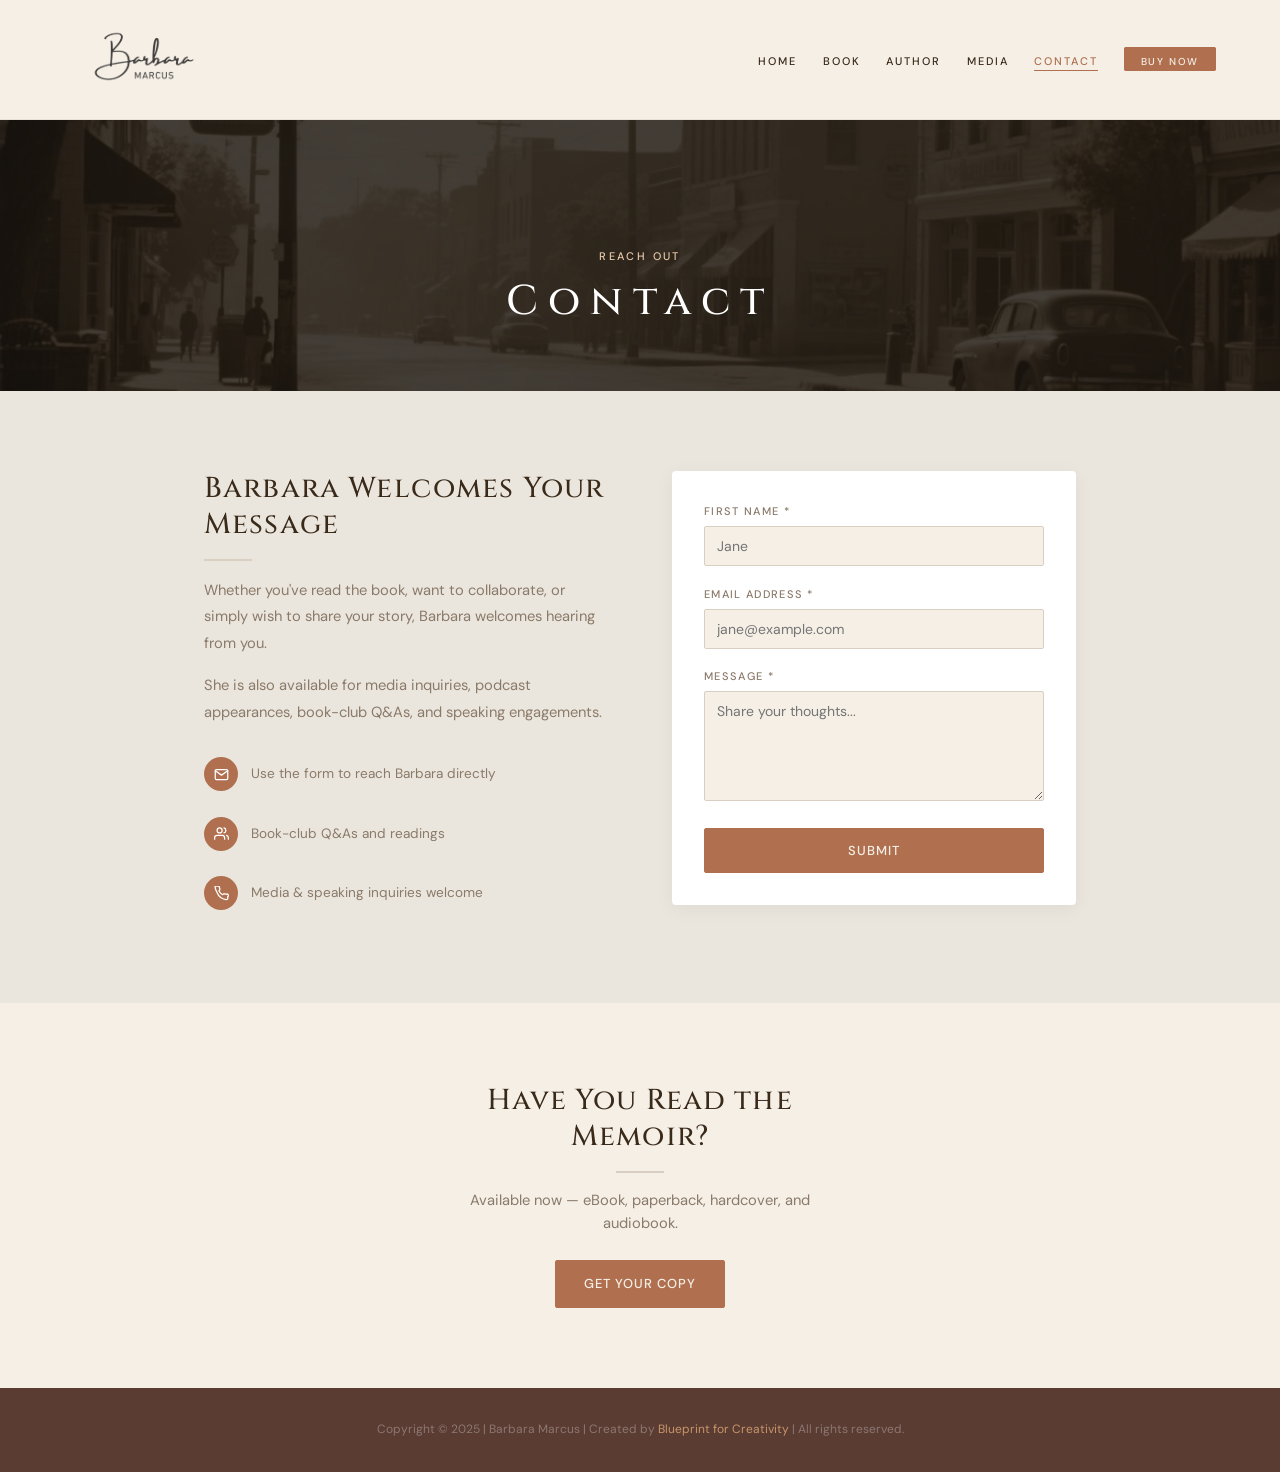
==== contact.html @ 0b438ce6 "Initial commit: Barbara Marcus static site rebuild Clean static HTML/CSS site for barbaramarcus.com." ====
<!DOCTYPE html>
<html lang="en">
<head>
  <meta charset="UTF-8" />
  <meta name="viewport" content="width=device-width, initial-scale=1.0" />
  <title>Contact | Barbara Marcus</title>
  <meta name="description" content="Get in touch with Barbara Marcus — author of Born on Valentine's Day." />
  <link rel="stylesheet" href="css/style.css" />
</head>
<body>

  <nav class="site-nav scrolled" id="site-nav">
    <a href="index.html" class="nav-logo"><img src="assets/images/logo.png" alt="Barbara Marcus" /></a>
    <button class="nav-toggle" aria-label="Toggle menu" onclick="this.parentElement.querySelector('.nav-links').classList.toggle('open')">
      <span></span><span></span><span></span>
    </button>
    <ul class="nav-links">
      <li><a href="index.html">Home</a></li>
      <li><a href="book.html">Book</a></li>
      <li><a href="author.html">Author</a></li>
      <li><a href="media.html">Media</a></li>
      <li><a href="contact.html" class="active">Contact</a></li>
      <li><a href="buy.html" class="nav-cta primary-cta">Buy Now</a></li>
    </ul>
  </nav>

  <main class="offset-nav">

    <section class="page-hero">
      <video class="page-hero-video" autoplay muted loop playsinline poster="assets/images/video-poster.jpg" aria-hidden="true">
        <source src="assets/video/hero-bg.mp4" type="video/mp4" />
      </video>
      <div class="page-hero-overlay" aria-hidden="true"></div>
      <div class="page-hero-inner">
        <p class="eyebrow">Reach Out</p>
        <h1>Contact</h1>
      </div>
    </section>

    <section style="background: var(--cream-warm);">
      <div class="contact-page">

        <div class="contact-intro fly-in-left">
          <h2>Barbara Welcomes Your Message</h2>
          <div class="rule"></div>
          <p>
            Whether you've read the book, want to collaborate, or simply wish to share your story,
            Barbara welcomes hearing from you.
          </p>
          <p>
            She is also available for media inquiries, podcast appearances, book-club Q&amp;As,
            and speaking engagements.
          </p>
          <div style="margin-top: 2rem; display: grid; gap: 0.8rem;">
            <div class="contact-info-item">
              <div class="contact-icon">
                <svg width="15" height="15" viewBox="0 0 24 24" fill="none" stroke="#fff" stroke-width="2" stroke-linecap="round" stroke-linejoin="round"><path d="M4 4h16c1.1 0 2 .9 2 2v12c0 1.1-.9 2-2 2H4c-1.1 0-2-.9-2-2V6c0-1.1.9-2 2-2z"/><polyline points="22,6 12,13 2,6"/></svg>
              </div>
              <span>Use the form to reach Barbara directly</span>
            </div>
            <div class="contact-info-item">
              <div class="contact-icon">
                <svg width="15" height="15" viewBox="0 0 24 24" fill="none" stroke="#fff" stroke-width="2" stroke-linecap="round" stroke-linejoin="round"><path d="M17 21v-2a4 4 0 0 0-4-4H5a4 4 0 0 0-4 4v2"/><circle cx="9" cy="7" r="4"/><path d="M23 21v-2a4 4 0 0 0-3-3.87"/><path d="M16 3.13a4 4 0 0 1 0 7.75"/></svg>
              </div>
              <span>Book-club Q&amp;As and readings</span>
            </div>
            <div class="contact-info-item">
              <div class="contact-icon">
                <svg width="15" height="15" viewBox="0 0 24 24" fill="none" stroke="#fff" stroke-width="2" stroke-linecap="round" stroke-linejoin="round"><path d="M22 16.92v3a2 2 0 0 1-2.18 2 19.79 19.79 0 0 1-8.63-3.07A19.5 19.5 0 0 1 4.69 10 19.79 19.79 0 0 1 1.61 1.4 2 2 0 0 1 3.6 0h3a2 2 0 0 1 2 1.72c.127.96.361 1.903.7 2.81a2 2 0 0 1-.45 2.11L7.91 7.91a16 16 0 0 0 6 6l.91-.91a2 2 0 0 1 2.11-.45c.907.339 1.85.573 2.81.7A2 2 0 0 1 22 16.92z"/></svg>
              </div>
              <span>Media &amp; speaking inquiries welcome</span>
            </div>
          </div>
        </div>

        <div class="fly-in-right">
          <!--
            FORM BACKEND: Replace action below with your Formspree endpoint:
            https://formspree.io/f/YOUR_FORM_ID
            Sign up free at formspree.io (50 submissions/month on free tier).
            Until then, the form uses a mailto: fallback.
          -->
          <form class="contact-form" action="https://formspree.io/f/REPLACE_ME" method="POST" id="contact-form">
            <div class="form-group">
              <label for="first-name">First Name *</label>
              <input type="text" id="first-name" name="first_name" placeholder="Jane" required />
            </div>
            <div class="form-group">
              <label for="email">Email Address *</label>
              <input type="email" id="email" name="email" placeholder="jane@example.com" required />
            </div>
            <div class="form-group">
              <label for="message">Message *</label>
              <textarea id="message" name="message" placeholder="Share your thoughts..." required></textarea>
            </div>
            <button type="submit" class="btn btn-primary form-submit">Submit</button>
          </form>
          <div id="form-success" style="display:none; padding: 1.5rem; background: #f0f7f0; border: 1px solid #b2d4b2; border-radius: 4px; text-align:center; margin-top:1rem;">
            <p style="font-size: 0.92rem; color: #2a5a2a;">Thank you — Barbara will be in touch soon.</p>
          </div>
        </div>

      </div>
    </section>

    <section class="section" style="text-align:center; background: var(--cream);">
      <h2 style="font-size: clamp(1.3rem, 2.5vw, 1.8rem); max-width: 400px; margin: 0 auto 0.6rem;">Have You Read the Memoir?</h2>
      <div class="rule rule-center"></div>
      <p style="color: var(--ink-muted); max-width: 400px; margin: 0.8rem auto 1.5rem; font-size: 0.92rem;">
        Available now — eBook, paperback, hardcover, and audiobook.
      </p>
      <a href="buy.html" class="btn btn-primary">Get Your Copy</a>
    </section>

  </main>

  <footer class="site-footer">
    <p class="footer-copy">Copyright &copy; 2025 | Barbara Marcus | Created by <a href="https://atmarcus.net/#consulting" target="_blank" rel="noopener">Blueprint for Creativity</a> | All rights reserved.</p>
  </footer>

<script src="js/main.js"></script>
<script>
  var form = document.getElementById('contact-form');
  var success = document.getElementById('form-success');
  if (form) {
    form.addEventListener('submit', function(e) {
      var action = form.getAttribute('action');
      if (!action || action.indexOf('REPLACE_ME') !== -1) {
        // Formspree not configured — fall back to mailto
        e.preventDefault();
        var name = form.querySelector('[name="first_name"]').value;
        var email = form.querySelector('[name="email"]').value;
        var msg = form.querySelector('[name="message"]').value;
        var subject = encodeURIComponent('Message from ' + name + ' via barbaramarcus.com');
        var body = encodeURIComponent('From: ' + name + ' (' + email + ')\n\n' + msg);
        window.location.href = 'mailto:contact@barbaramarcus.com?subject=' + subject + '&body=' + body;
        return;
      }
      // Formspree configured — AJAX submit
      e.preventDefault();
      var data = new FormData(form);
      fetch(action, { method: 'POST', body: data, headers: { Accept: 'application/json' } })
        .then(function(res) {
          if (res.ok) {
            form.style.display = 'none';
            success.style.display = 'block';
          }
        })
        .catch(function() { form.submit(); });
    });
  }
</script>
</body>
</html>
---- css/style.css ----
/* ============================================================
   Barbara Marcus — Born on Valentine's Day
   Redesigned static site
   ============================================================ */

/* ---------- Fonts ---------- */
@import url('https://fonts.googleapis.com/css2?family=Cinzel:wght@400;500;600;700&family=EB+Garamond:ital,wght@0,400;0,500;1,400&family=DM+Sans:wght@300;400;500&display=swap');

/* ---------- Reset ---------- */
*, *::before, *::after { box-sizing: border-box; margin: 0; padding: 0; }

:root {
  --cream:     #f5efe6;
  --cream-warm:#ebe6dd;
  --warm:      #f2e3d5;
  --warm-lt:   #f2eae7;
  --terra:     #b07050;
  --terra-dk:  #8a5538;
  --terra-lt:  #c8956a;
  --brown-dk:  #5a3c33;
  --ink:       #3a2a1a;
  --ink-lt:    #5a4a3a;
  --ink-muted: #8a7a6a;
  --rule:      #d8cfc2;
  --gold:      #e8c8a8;
  --white:     #ffffff;
  --nav-h:     120px;

  --heading:   'Cinzel', Georgia, serif;
  --serif:     'EB Garamond', Georgia, serif;
  --sans:      'DM Sans', -apple-system, Helvetica, Arial, sans-serif;
  --impact:    'Cinzel', Georgia, serif;
}

html { scroll-behavior: smooth; }

body {
  font-family: var(--sans);
  background: var(--cream);
  color: var(--ink);
  line-height: 1.6;
  font-size: 16px;
  -webkit-font-smoothing: antialiased;
}

img { max-width: 100%; height: auto; display: block; }
a   { color: inherit; text-decoration: none; }

/* ---------- Typography ---------- */
h1, h2, h3, h4 {
  font-family: var(--heading);
  line-height: 1.25;
  font-weight: 500;
  letter-spacing: 0.04em;
}

.eyebrow {
  font-family: var(--sans);
  font-size: 11px;
  font-weight: 500;
  letter-spacing: 0.22em;
  text-transform: uppercase;
  color: var(--ink-muted);
  margin-bottom: 0.6rem;
}

/* ---------- Nav ---------- */
.site-nav {
  position: fixed;
  top: 0; left: 0; right: 0;
  z-index: 100;
  height: var(--nav-h);
  background: transparent;
  display: flex;
  align-items: center;
  justify-content: space-between;
  padding: 0 5%;
  transition: background 0.35s, border-color 0.35s, transform 0.4s;
  border-bottom: 1px solid transparent;
}

.site-nav.scrolled {
  background: rgba(245, 239, 230, 0.97);
  backdrop-filter: blur(10px);
  -webkit-backdrop-filter: blur(10px);
  border-bottom: 1px solid rgba(0,0,0,0.06);
}

.site-nav.nav-hidden {
  transform: translateY(-100%);
}

.nav-logo img {
  height: 180px;
  width: auto;
  /* Default: dark version for light backgrounds */
  filter: brightness(0) opacity(0.75);
  transition: filter 0.5s ease;
}

.nav-links {
  display: flex;
  gap: 1.6rem;
  list-style: none;
  align-items: center;
  flex-wrap: nowrap;
  white-space: nowrap;
}

.nav-links a {
  font-family: var(--sans);
  font-size: 11px;
  font-weight: 500;
  letter-spacing: 0.18em;
  text-transform: uppercase;
  color: var(--ink);
  transition: color 0.2s;
  padding-bottom: 2px;
  border-bottom: 1.5px solid transparent;
}

.nav-links a:hover,
.nav-links a.active {
  color: var(--terra);
  border-color: var(--terra);
}

/* Nav over hero — white text */
.site-nav:not(.scrolled) .nav-links a {
  color: rgba(255,255,255,0.85);
}
.site-nav:not(.scrolled) .nav-links a:hover,
.site-nav:not(.scrolled) .nav-links a.active {
  color: #fff;
  border-color: rgba(255,255,255,0.6);
}
.site-nav:not(.scrolled) .nav-logo img {
  filter: brightness(0) invert(1) opacity(0.85);
}
.site-nav:not(.scrolled) .nav-cta {
  background: transparent !important;
  border-color: rgba(255,255,255,0.5) !important;
  color: rgba(255,255,255,0.9) !important;
}
.site-nav:not(.scrolled) .nav-cta:hover {
  background: var(--terra) !important;
  border-color: var(--terra) !important;
  color: #fff !important;
}
.site-nav:not(.scrolled) .nav-toggle span {
  background: #fff;
}

.nav-cta {
  color: var(--ink-lt) !important;
  padding: 7px 16px;
  border: 1.5px solid var(--rule) !important;
  border-radius: 2px;
  transition: all 0.2s !important;
  font-size: 10px !important;
  letter-spacing: 0.16em !important;
}
.nav-cta:hover {
  border-color: var(--terra) !important;
  color: var(--terra) !important;
}
.nav-cta.primary-cta {
  background: var(--terra) !important;
  border-color: var(--terra) !important;
  color: var(--cream) !important;
}
.nav-cta.primary-cta:hover {
  background: var(--terra-dk) !important;
  border-color: var(--terra-dk) !important;
}

/* Hamburger */
.nav-toggle {
  display: none;
  flex-direction: column;
  gap: 5px;
  cursor: pointer;
  background: none;
  border: none;
  padding: 4px;
}
.nav-toggle span {
  display: block;
  width: 22px;
  height: 1.5px;
  background: var(--ink);
  transition: all 0.3s;
}

/* ---------- Offset for inner pages ---------- */
main.offset-nav { padding-top: var(--nav-h); }

/* ---------- Buttons ---------- */
.btn {
  display: inline-flex;
  align-items: center;
  justify-content: center;
  gap: 8px;
  font-family: var(--sans);
  font-size: 13px;
  font-weight: 500;
  letter-spacing: 0.08em;
  text-transform: uppercase;
  padding: 13px 28px;
  border: 1.5px solid;
  border-radius: 2px;
  transition: all 0.2s;
  cursor: pointer;
}

.btn-primary {
  background: var(--terra);
  border-color: var(--terra);
  color: var(--cream);
}
.btn-primary:hover {
  background: var(--terra-dk);
  border-color: var(--terra-dk);
}

.btn-outline {
  background: transparent;
  border-color: var(--rule);
  color: var(--ink-lt);
}
.btn-outline:hover {
  border-color: var(--terra);
  color: var(--terra);
}

.btn-outline-white {
  background: transparent;
  border-color: rgba(255,255,255,0.5);
  color: rgba(255,255,255,0.9);
}
.btn-outline-white:hover {
  background: rgba(255,255,255,0.12);
  border-color: rgba(255,255,255,0.7);
}

/* ---------- Divider ---------- */
.rule {
  width: 48px;
  height: 1.5px;
  background: var(--rule);
  margin: 1rem 0;
}
.rule-center { margin-left: auto; margin-right: auto; }

/* ---------- HERO (Home) ---------- */
.hero {
  position: relative;
  min-height: 100vh;
  background: #1a1410;
  display: flex;
  align-items: center;
  padding: calc(var(--nav-h) + 2rem) 5% 4rem;
  overflow: hidden;
}

.hero-video {
  position: absolute;
  inset: 0;
  width: 100%;
  height: 100%;
  object-fit: cover;
  opacity: 0.5;
  z-index: 0;
}

.hero-overlay {
  position: absolute;
  inset: 0;
  background: linear-gradient(
    135deg,
    rgba(26,20,16,0.6) 0%,
    rgba(26,20,16,0.2) 50%,
    rgba(26,20,16,0.1) 100%
  );
  z-index: 1;
}

.hero-split {
  position: relative;
  z-index: 2;
  display: grid;
  grid-template-columns: 1fr 1fr;
  gap: 4rem;
  align-items: center;
  max-width: 1140px;
  margin: 0 auto;
  width: 100%;
}

.hero-text { text-align: left; }

.hero h1 {
  font-family: var(--impact);
  font-size: clamp(2.6rem, 6vw, 4rem);
  color: #fff;
  letter-spacing: 0.06em;
  text-transform: uppercase;
  line-height: 1.1;
  margin-bottom: 1rem;
  font-weight: 700;
  text-shadow: 2px 3px 8px rgba(176,112,80,0.45), 0 1px 3px rgba(0,0,0,0.3);
}

.hero-subtitle {
  font-family: var(--serif);
  font-size: clamp(1rem, 2vw, 1.35rem);
  color: rgba(255,255,255,0.75);
  letter-spacing: 0.1em;
  text-transform: uppercase;
  line-height: 1.6;
  font-weight: 400;
  margin-bottom: 2rem;
}

.hero-cover {
  display: flex;
  justify-content: center;
  align-items: center;
}

.hero-cover img {
  max-height: 70vh;
  width: auto;
  max-width: 100%;
  filter: drop-shadow(8px 16px 40px rgba(0,0,0,0.45));
}

.hero-btns {
  display: flex;
  gap: 12px;
  flex-wrap: wrap;
}

/* ---------- Section base ---------- */
.section {
  padding: 5rem 5%;
}

.section-header {
  text-align: center;
  max-width: 600px;
  margin: 0 auto 3.5rem;
}
.section-header h2 {
  font-size: clamp(1.5rem, 3vw, 2rem);
  margin-bottom: 0.8rem;
}
.section-header p {
  color: var(--ink-muted);
  font-size: 0.95rem;
}

/* ---------- Voice/Themes Cards ---------- */
.feature-cards {
  display: grid;
  grid-template-columns: repeat(2, 1fr);
  gap: 1.5rem;
  max-width: 860px;
  margin: 0 auto;
}

.feature-card {
  background: var(--cream-warm);
  border: 1px solid var(--rule);
  border-radius: 6px;
  padding: 2.5rem 2rem 2rem;
}

.feature-card h3 {
  font-family: var(--sans);
  font-size: 1rem;
  font-weight: 500;
  letter-spacing: 0;
  margin-bottom: 0.6rem;
  color: var(--ink);
}

.feature-card p {
  font-size: 0.92rem;
  color: var(--ink-muted);
  line-height: 1.65;
}

/* ---------- About the Book (Home — dark) ---------- */
.about-section {
  background: var(--brown-dk);
  padding: 5rem 5%;
}

.about-split {
  display: grid;
  grid-template-columns: 1.3fr 1fr;
  gap: 4rem;
  align-items: start;
  max-width: 1060px;
  margin: 0 auto;
}

.about-text h2 {
  font-family: var(--impact);
  font-size: clamp(1.8rem, 4vw, 2.6rem);
  color: #fff;
  margin-bottom: 1.2rem;
  letter-spacing: 0.06em;
  text-transform: uppercase;
  font-weight: 700;
  text-shadow: 3px 4px 0 rgba(0,0,0,0.4);
}

.about-text p {
  color: rgba(255,255,255,0.72);
  font-size: 0.92rem;
  line-height: 1.8;
  margin-bottom: 1rem;
}

.about-card {
  background: var(--white);
  border-radius: 4px;
  padding: 1.8rem;
  text-align: center;
  box-shadow: 0 8px 30px rgba(0,0,0,0.15);
}

.about-card img {
  max-width: 280px;
  margin: 0 auto 1.2rem;
  border-radius: 0;
}

.about-card-label {
  font-family: var(--sans);
  font-size: 0.82rem;
  color: var(--ink-lt);
  line-height: 1.45;
  font-weight: 400;
}

/* ---------- Available / Retailers ---------- */
.available {
  text-align: center;
  padding: 3.5rem 5%;
  background: var(--cream-warm);
  border-top: 1px solid var(--rule);
  border-bottom: 1px solid var(--rule);
}
.available h2 {
  font-family: var(--sans);
  font-size: 11px;
  letter-spacing: 0.22em;
  text-transform: uppercase;
  color: var(--ink-muted);
  margin-bottom: 1.5rem;
  font-weight: 500;
}
.retailers {
  display: flex;
  justify-content: center;
  gap: 1.5rem;
  flex-wrap: wrap;
  align-items: center;
}
.retailer-link img {
  height: 36px;
  width: auto;
  opacity: 0.6;
  transition: opacity 0.2s;
}
.retailer-link:hover img { opacity: 1; }

/* ---------- About Barbara (Home) ---------- */
.author-strip {
  display: grid;
  grid-template-columns: 1fr 1.3fr;
  gap: 4rem;
  align-items: center;
  max-width: 1060px;
  margin: 0 auto;
}

.author-strip-img img {
  border-radius: 4px;
  box-shadow: 8px 8px 30px rgba(0,0,0,0.08);
  /* The source image is a frame mockup with large white borders — scale up and clip */
  transform: scale(1.35);
  transform-origin: center center;
}
.author-strip-img {
  overflow: hidden;
  border-radius: 4px;
}

.author-strip-text h2 {
  font-size: clamp(1.5rem, 3vw, 2rem);
  margin-bottom: 1rem;
}
.author-strip-text p {
  color: var(--ink-muted);
  font-size: 0.92rem;
  margin-bottom: 1rem;
  line-height: 1.8;
}

/* ---------- Contact Strip ---------- */
.contact-strip {
  text-align: center;
  padding: 5rem 5%;
  background: var(--cream);
}
.contact-strip h2 {
  font-size: clamp(1.5rem, 3vw, 2rem);
  margin-bottom: 0.8rem;
}
.contact-strip p {
  color: var(--ink-muted);
  max-width: 440px;
  margin: 0 auto 1.8rem;
  font-size: 0.92rem;
}

/* ---------- Pull Quote ---------- */
.pull-quote {
  font-family: var(--serif);
  font-style: italic;
  font-size: clamp(1.15rem, 2vw, 1.5rem);
  color: var(--terra);
  line-height: 1.55;
  text-align: center;
  padding: 3.5rem 5%;
  max-width: 700px;
  margin: 0 auto;
}

/* ---------- BUY PAGE ---------- */
.buy-layout {
  display: grid;
  grid-template-columns: 280px 1fr;
  gap: 4rem;
  align-items: start;
  max-width: 900px;
  margin: 0 auto;
  padding: 3rem 5% 5rem;
}

.buy-cover {
  position: sticky;
  top: calc(var(--nav-h) + 2rem);
}
.buy-cover img {
  width: 100%;
  border-radius: 0;
}

.buy-content {
  text-align: left;
}

.buy-title {
  font-family: var(--heading);
  font-weight: 500;
  font-size: clamp(1.5rem, 3vw, 2rem);
  color: var(--ink);
  letter-spacing: 0.04em;
  margin-bottom: 4px;
}
.buy-subtitle {
  font-family: var(--serif);
  font-size: 15px;
  letter-spacing: 0.1em;
  text-transform: uppercase;
  color: var(--ink-muted);
  margin-bottom: 4px;
}
.buy-author {
  font-family: var(--heading);
  font-weight: 400;
  font-size: 13px;
  letter-spacing: 0.16em;
  text-transform: uppercase;
  color: var(--terra);
  margin-bottom: 1.5rem;
}

.buy-hook {
  font-family: var(--serif);
  font-style: italic;
  font-size: 1.1rem;
  line-height: 1.6;
  color: var(--ink-lt);
  margin-bottom: 2rem;
}

.buy-section-label {
  font-family: var(--sans);
  font-size: 11px;
  font-weight: 500;
  letter-spacing: 0.22em;
  text-transform: uppercase;
  color: var(--ink-muted);
  margin-bottom: 1rem;
  margin-top: 2.5rem;
}
.buy-section-label:first-of-type { margin-top: 0; }

.buy-options {
  display: grid;
  grid-template-columns: repeat(auto-fill, minmax(160px, 1fr));
  gap: 12px;
}

.buy-option {
  display: flex;
  flex-direction: column;
  align-items: center;
  gap: 8px;
  padding: 1.4rem 1rem;
  border: 1.5px solid var(--rule);
  border-radius: 6px;
  text-decoration: none;
  color: var(--ink-lt);
  transition: all 0.25s;
  background: var(--white);
}
.buy-option:hover {
  border-color: var(--terra);
  color: var(--terra);
  box-shadow: 0 4px 16px rgba(176,112,80,0.1);
  transform: translateY(-2px);
}
.buy-option.featured {
  background: var(--terra);
  border-color: var(--terra);
  color: var(--cream);
}
.buy-option.featured:hover {
  background: var(--terra-dk);
  border-color: var(--terra-dk);
  color: var(--cream);
  box-shadow: 0 4px 16px rgba(176,112,80,0.2);
}

.buy-option svg,
.buy-icon {
  width: 32px;
  height: 32px;
  flex-shrink: 0;
}

/* SVGs are white fill — darken them on light cards */
.buy-icon {
  filter: brightness(0) opacity(0.6);
  transition: filter 0.2s;
}
.buy-option:hover .buy-icon {
  filter: brightness(0) saturate(100%) invert(39%) sepia(30%) saturate(700%) hue-rotate(345deg) opacity(0.9);
}

/* On featured (brown) cards, keep icons white */
.buy-option.featured .buy-icon {
  filter: none;
  opacity: 0.85;
}
.buy-option.featured:hover .buy-icon {
  filter: none;
  opacity: 1;
}

.buy-option-name {
  font-family: var(--sans);
  font-size: 13px;
  font-weight: 500;
  letter-spacing: 0.04em;
}
.buy-option-format {
  font-size: 10px;
  letter-spacing: 0.08em;
  text-transform: uppercase;
  opacity: 0.55;
}

.buy-back {
  display: inline-flex;
  align-items: center;
  gap: 6px;
  font-size: 12px;
  letter-spacing: 0.1em;
  text-transform: uppercase;
  color: var(--ink-muted);
  margin-top: 3rem;
  transition: color 0.2s;
}
.buy-back:hover { color: var(--terra); }

/* ---------- REVIEWS ---------- */
.reviews {
  max-width: 800px;
  margin: 0 auto;
}

.review {
  padding: 2rem 0;
  border-bottom: 1px solid var(--rule);
}
.review:last-child { border-bottom: none; }

.review-header {
  display: flex;
  align-items: center;
  gap: 0.8rem;
  margin-bottom: 0.6rem;
}
.review-avatar {
  width: 36px;
  height: 36px;
  border-radius: 50%;
  background: var(--terra);
  color: var(--cream);
  display: flex;
  align-items: center;
  justify-content: center;
  font-family: var(--sans);
  font-size: 14px;
  font-weight: 500;
  flex-shrink: 0;
}
.review-name {
  font-family: var(--sans);
  font-size: 0.88rem;
  font-weight: 500;
  color: var(--ink);
}
.review-stars {
  color: var(--terra-lt);
  font-size: 0.85rem;
  letter-spacing: 2px;
}

.review-title {
  font-family: var(--serif);
  font-size: 1.05rem;
  font-weight: 500;
  color: var(--ink);
  margin-bottom: 0.4rem;
  font-style: italic;
}

.review-body {
  font-size: 0.9rem;
  color: var(--ink-muted);
  line-height: 1.7;
}

.review-meta {
  font-size: 0.75rem;
  color: var(--ink-muted);
  opacity: 0.6;
  margin-top: 0.5rem;
}

/* ---------- BOOK PAGE ---------- */
.book-hero {
  background: #1a1410;
  position: relative;
  padding: 9rem 5% 5rem;
  text-align: center;
  overflow: hidden;
}
.book-hero-video {
  position: absolute;
  inset: 0;
  width: 100%;
  height: 100%;
  object-fit: cover;
  opacity: 0.35;
  z-index: 0;
}
.book-hero-overlay {
  position: absolute;
  inset: 0;
  background: rgba(26,20,16,0.45);
  z-index: 1;
}
.book-hero-inner {
  position: relative;
  z-index: 2;
}
.book-hero .eyebrow { color: var(--gold); }
.book-hero h1 {
  font-size: clamp(1.6rem, 4vw, 2.6rem);
  color: #fff;
  letter-spacing: 0.35em;
}

.book-detail {
  display: grid;
  grid-template-columns: 1.3fr 1fr;
  gap: 4rem;
  align-items: start;
  max-width: 1060px;
  margin: 0 auto;
  padding: 5rem 5%;
}
.book-detail-reversed {
  grid-template-columns: 1.3fr 1fr;
}
.book-cover img {
  border-radius: 0;
}
.book-info h2 {
  font-size: clamp(1.4rem, 2.5vw, 1.8rem);
  margin-bottom: 0.4rem;
}
.book-meta {
  display: flex;
  gap: 1.2rem;
  margin: 0.8rem 0 1.2rem;
  flex-wrap: wrap;
}
.book-meta span {
  font-family: var(--sans);
  font-size: 11px;
  font-weight: 500;
  letter-spacing: 0.12em;
  text-transform: uppercase;
  color: var(--ink-muted);
}
.book-meta span strong { color: var(--ink); }
.book-info p {
  color: var(--ink-muted);
  font-size: 0.92rem;
  margin-bottom: 1rem;
  line-height: 1.8;
}
.book-info .btn { margin-top: 0.4rem; }

/* Traits */
.traits {
  display: grid;
  grid-template-columns: repeat(auto-fit, minmax(200px, 1fr));
  gap: 1.5rem;
  max-width: 900px;
  margin: 0 auto;
  text-align: center;
}
.trait h3 {
  font-size: 1rem;
  font-style: italic;
  color: var(--terra);
  margin-bottom: 0.5rem;
  font-weight: 400;
}
.trait p { color: var(--ink-muted); font-size: 0.9rem; line-height: 1.7; }

/* ---------- AUTHOR PAGE ---------- */
.author-hero {
  background: var(--cream-warm);
  padding: 5rem 5% 1rem;
  text-align: center;
}
.author-hero h1 {
  font-size: clamp(1.6rem, 4vw, 2.6rem);
  letter-spacing: 0.25em;
  margin-bottom: 1.5rem;
}

.author-detail {
  display: grid;
  grid-template-columns: 1fr 1.3fr;
  gap: 4rem;
  align-items: start;
  max-width: 1060px;
  margin: 0 auto;
  padding: 5rem 5%;
}
.author-photo img {
  border-radius: 4px;
  box-shadow: 8px 8px 30px rgba(0,0,0,0.08);
  transform: scale(1.35);
  transform-origin: center center;
}
.author-photo {
  overflow: hidden;
  border-radius: 4px;
}
.author-bio h2 {
  font-size: clamp(1.4rem, 2.5vw, 1.8rem);
  margin-bottom: 1rem;
}
.author-bio p {
  color: var(--ink-muted);
  font-size: 0.92rem;
  margin-bottom: 1rem;
  line-height: 1.85;
}

/* Roles */
.role-list {
  display: grid;
  gap: 1.2rem;
  text-align: left;
}
.role-item {
  display: flex;
  gap: 1.2rem;
  align-items: flex-start;
}
.role-bar {
  flex-shrink: 0;
  width: 2px;
  background: var(--terra);
  border-radius: 1px;
  min-height: 36px;
  align-self: stretch;
}
.role-item h3 {
  font-size: 0.95rem;
  margin-bottom: 0.25rem;
  font-style: italic;
  color: var(--terra);
  font-weight: 400;
}
.role-item p {
  color: var(--ink-muted);
  font-size: 0.9rem;
  line-height: 1.75;
}

/* ---------- MEDIA PAGE ---------- */
.page-hero {
  background: #1a1410;
  position: relative;
  padding: 8rem 5% 4rem;
  text-align: center;
  overflow: hidden;
}
.page-hero-video {
  position: absolute;
  inset: 0;
  width: 100%;
  height: 100%;
  object-fit: cover;
  opacity: 0.35;
  z-index: 0;
}
.page-hero-overlay {
  position: absolute;
  inset: 0;
  background: rgba(26,20,16,0.45);
  z-index: 1;
}
.page-hero-inner {
  position: relative;
  z-index: 2;
}
.page-hero .eyebrow { color: var(--gold); }
.page-hero h1 {
  font-size: clamp(1.6rem, 4vw, 2.6rem);
  color: #fff;
  letter-spacing: 0.25em;
}

.media-grid {
  max-width: 1060px;
  margin: 0 auto;
}

.media-feature {
  display: grid;
  grid-template-columns: 1.1fr 1fr;
  gap: 3.5rem;
  align-items: center;
  padding: 4rem 0;
  border-bottom: 1px solid var(--rule);
}
.media-feature:last-child { border-bottom: none; }
.media-feature.reverse { direction: rtl; }
.media-feature.reverse > * { direction: ltr; }

.media-feature-img img {
  border-radius: 4px;
  box-shadow: 4px 4px 20px rgba(0,0,0,0.08);
  width: 100%;
}
.media-feature-txt .eyebrow { margin-bottom: 0.4rem; }
.media-feature-txt h2 {
  font-size: clamp(1.2rem, 2vw, 1.6rem);
  margin-bottom: 0.8rem;
}
.media-feature-txt p {
  color: var(--ink-muted);
  font-size: 0.9rem;
  line-height: 1.8;
  margin-bottom: 1rem;
}

/* Slideshow */
.slideshow {
  position: relative;
  max-width: 500px;
  margin: 0 auto;
  overflow: hidden;
  border-radius: 4px;
  box-shadow: 0 4px 20px rgba(0,0,0,0.12);
}
.slideshow-track {
  display: flex;
  transition: transform 0.5s ease;
}
.slideshow-track img {
  min-width: 100%;
  height: auto;
  object-fit: cover;
}
.slide-btn {
  position: absolute;
  top: 50%;
  transform: translateY(-50%);
  background: rgba(0,0,0,0.4);
  color: #fff;
  border: none;
  width: 40px;
  height: 40px;
  border-radius: 50%;
  font-size: 1.1rem;
  cursor: pointer;
  z-index: 2;
  display: flex;
  align-items: center;
  justify-content: center;
  transition: background 0.2s;
}
.slide-btn:hover { background: rgba(0,0,0,0.65); }
.slide-prev { left: 10px; }
.slide-next { right: 10px; }

/* Video placeholder */
.video-wrap {
  position: relative;
  padding-bottom: 56.25%;
  height: 0;
  overflow: hidden;
  border-radius: 4px;
  box-shadow: 0 4px 20px rgba(0,0,0,0.15);
}
.video-placeholder {
  position: absolute;
  inset: 0;
  background: #1a1410;
  display: flex;
  align-items: center;
  justify-content: center;
  flex-direction: column;
  gap: 0.8rem;
}
.video-placeholder svg { opacity: 0.4; }
.video-placeholder p {
  color: rgba(255,255,255,0.35);
  font-size: 11px;
  letter-spacing: 0.12em;
  text-transform: uppercase;
  text-align: center;
  padding: 0 1.5rem;
}

/* ---------- CONTACT PAGE ---------- */
.contact-page {
  display: grid;
  grid-template-columns: 1fr 1fr;
  gap: 4rem;
  align-items: start;
  max-width: 1000px;
  margin: 0 auto;
  padding: 5rem 5%;
}
.contact-intro h2 {
  font-size: clamp(1.4rem, 2.5vw, 1.8rem);
  margin-bottom: 1rem;
}
.contact-intro p {
  color: var(--ink-muted);
  font-size: 0.92rem;
  line-height: 1.8;
  margin-bottom: 1rem;
}

.contact-info-item {
  display: flex;
  align-items: center;
  gap: 0.8rem;
  margin-bottom: 0.8rem;
}
.contact-icon {
  width: 34px;
  height: 34px;
  background: var(--terra);
  border-radius: 50%;
  display: flex;
  align-items: center;
  justify-content: center;
  flex-shrink: 0;
}
.contact-info-item span {
  font-size: 0.85rem;
  color: var(--ink-muted);
}

.contact-form {
  background: var(--white);
  padding: 2rem;
  border-radius: 4px;
  box-shadow: 0 4px 20px rgba(0,0,0,0.05);
}
.form-group { margin-bottom: 1.2rem; }
.form-group label {
  display: block;
  font-size: 11px;
  font-weight: 500;
  letter-spacing: 0.12em;
  text-transform: uppercase;
  color: var(--ink-muted);
  margin-bottom: 0.35rem;
}
.form-group input,
.form-group textarea {
  width: 100%;
  border: 1px solid var(--rule);
  border-radius: 2px;
  padding: 10px 12px;
  font-family: var(--sans);
  font-size: 14px;
  color: var(--ink);
  background: var(--cream);
  outline: none;
  transition: border-color 0.2s;
}
.form-group input:focus,
.form-group textarea:focus {
  border-color: var(--terra);
  background: var(--white);
}
.form-group textarea {
  resize: vertical;
  min-height: 110px;
}
.form-submit { width: 100%; }

/* ---------- Flower accent ---------- */
.flower-accent {
  display: flex;
  justify-content: center;
  margin: 1.5rem 0;
}
.flower-accent img {
  width: 140px;
  height: auto;
}

/* ---------- Footer ---------- */
.site-footer {
  background: var(--brown-dk);
  padding: 2rem 5%;
  text-align: center;
}
.footer-copy {
  font-size: 12px;
  color: rgba(255,255,255,0.3);
}
.footer-copy a {
  color: var(--terra-lt);
  transition: color 0.2s;
}
.footer-copy a:hover { color: var(--gold); }

/* ---------- Scroll Animations ---------- */
.fly-in {
  opacity: 0;
  transform: translateY(30px);
  transition: opacity 0.7s cubic-bezier(0.645, 0.045, 0.355, 1),
              transform 0.7s cubic-bezier(0.645, 0.045, 0.355, 1);
}
.fly-in-left {
  opacity: 0;
  transform: translateX(-40px);
  transition: opacity 0.8s cubic-bezier(0.645, 0.045, 0.355, 1),
              transform 0.8s cubic-bezier(0.645, 0.045, 0.355, 1);
}
.fly-in-right {
  opacity: 0;
  transform: translateX(40px);
  transition: opacity 0.8s cubic-bezier(0.645, 0.045, 0.355, 1),
              transform 0.8s cubic-bezier(0.645, 0.045, 0.355, 1);
}
.fly-in.visible,
.fly-in-left.visible,
.fly-in-right.visible {
  opacity: 1;
  transform: translate(0, 0);
}
.fly-in.delay-1 { transition-delay: 0.12s; }
.fly-in.delay-2 { transition-delay: 0.24s; }
.fly-in.delay-3 { transition-delay: 0.36s; }

/* ---------- RESPONSIVE ---------- */
@media (max-width: 900px) {
  .hero-split,
  .about-split,
  .author-strip,
  .book-detail,
  .book-detail-reversed,
  .author-detail,
  .contact-page {
    grid-template-columns: 1fr;
    gap: 2.5rem;
  }

  .hero-text { text-align: center; }
  .hero-btns { justify-content: center; }
  .hero-cover img { max-height: 45vh; }

  .feature-cards { grid-template-columns: 1fr; }

  .media-feature {
    grid-template-columns: 1fr;
    gap: 2rem;
  }
  .media-feature.reverse { direction: ltr; }

  .buy-layout {
    grid-template-columns: 1fr;
    text-align: center;
  }
  .buy-cover {
    position: static;
    max-width: 220px;
    margin: 0 auto;
  }
  .buy-content { text-align: center; }
}

@media (max-width: 680px) {
  :root { --nav-h: 80px; }

  .nav-logo img { height: 100px; }

  .nav-links {
    display: none;
    flex-direction: column;
    background: var(--cream);
    position: absolute;
    top: 80px;
    left: 0;
    right: 0;
    padding: 1.2rem 5% 1.5rem;
    border-bottom: 1px solid var(--rule);
    gap: 1rem;
    box-shadow: 0 4px 16px rgba(0,0,0,0.06);
  }
  .nav-links.open { display: flex; }
  .nav-toggle { display: flex; }

  .site-nav:not(.scrolled) .nav-links a {
    color: var(--ink);
  }
  .site-nav:not(.scrolled) .nav-links {
    background: var(--cream);
  }

  .hero { min-height: auto; padding: 5rem 5% 3rem; }

  .section { padding: 3.5rem 5%; }
  .book-hero, .page-hero { padding: 5.5rem 5% 3rem; }

  .contact-form { padding: 1.5rem; }

  .footer-inner { gap: 1rem; }
  .footer-logo img { height: 48px; }
  .footer-links { gap: 1.2rem; }
}

@media (max-width: 420px) {
  .hero-btns { flex-direction: column; align-items: center; }
  .btn { padding: 11px 22px; }
  .buy-layout { padding: 28px 18px 40px; }
  .buy-cover { width: 160px; }
}
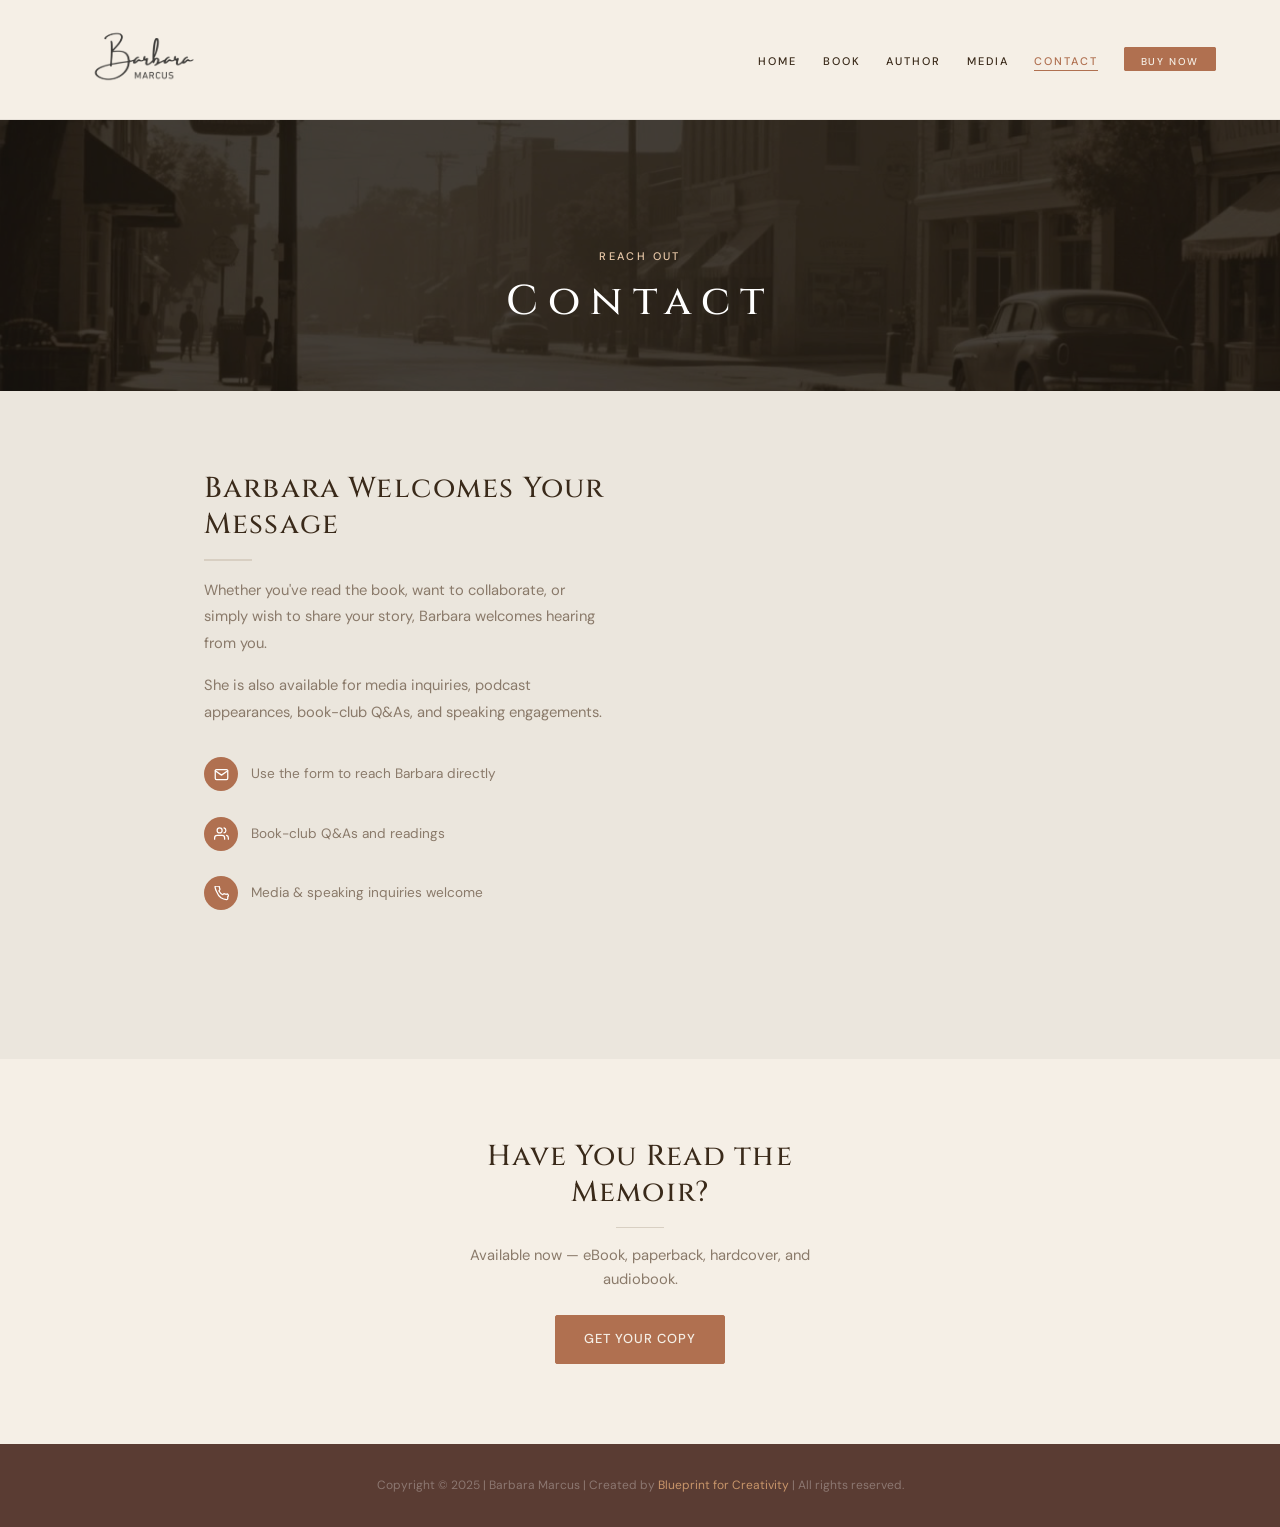
==== commit 11a90aa7: "Tally contact form, hero book bigger, buy page cleanup, quote styling - Replace custom form with Tal" ====
--- a/contact.html
+++ b/contact.html
@@ -74,30 +74,7 @@
         </div>
 
         <div class="fly-in-right">
-          <!--
-            FORM BACKEND: Replace action below with your Formspree endpoint:
-            https://formspree.io/f/YOUR_FORM_ID
-            Sign up free at formspree.io (50 submissions/month on free tier).
-            Until then, the form uses a mailto: fallback.
-          -->
-          <form class="contact-form" action="https://formspree.io/f/REPLACE_ME" method="POST" id="contact-form">
-            <div class="form-group">
-              <label for="first-name">First Name *</label>
-              <input type="text" id="first-name" name="first_name" placeholder="Jane" required />
-            </div>
-            <div class="form-group">
-              <label for="email">Email Address *</label>
-              <input type="email" id="email" name="email" placeholder="jane@example.com" required />
-            </div>
-            <div class="form-group">
-              <label for="message">Message *</label>
-              <textarea id="message" name="message" placeholder="Share your thoughts..." required></textarea>
-            </div>
-            <button type="submit" class="btn btn-primary form-submit">Submit</button>
-          </form>
-          <div id="form-success" style="display:none; padding: 1.5rem; background: #f0f7f0; border: 1px solid #b2d4b2; border-radius: 4px; text-align:center; margin-top:1rem;">
-            <p style="font-size: 0.92rem; color: #2a5a2a;">Thank you — Barbara will be in touch soon.</p>
-          </div>
+          <iframe data-tally-src="https://tally.so/embed/lbWjBB?alignLeft=1&transparentBackground=1&dynamicHeight=1&hideTitle=1" loading="lazy" width="100%" height="500" frameborder="0" marginheight="0" marginwidth="0" title="Contact Form"></iframe>
         </div>
 
       </div>
@@ -119,36 +96,6 @@
   </footer>
 
 <script src="js/main.js"></script>
-<script>
-  var form = document.getElementById('contact-form');
-  var success = document.getElementById('form-success');
-  if (form) {
-    form.addEventListener('submit', function(e) {
-      var action = form.getAttribute('action');
-      if (!action || action.indexOf('REPLACE_ME') !== -1) {
-        // Formspree not configured — fall back to mailto
-        e.preventDefault();
-        var name = form.querySelector('[name="first_name"]').value;
-        var email = form.querySelector('[name="email"]').value;
-        var msg = form.querySelector('[name="message"]').value;
-        var subject = encodeURIComponent('Message from ' + name + ' via barbaramarcus.com');
-        var body = encodeURIComponent('From: ' + name + ' (' + email + ')\n\n' + msg);
-        window.location.href = 'mailto:contact@barbaramarcus.com?subject=' + subject + '&body=' + body;
-        return;
-      }
-      // Formspree configured — AJAX submit
-      e.preventDefault();
-      var data = new FormData(form);
-      fetch(action, { method: 'POST', body: data, headers: { Accept: 'application/json' } })
-        .then(function(res) {
-          if (res.ok) {
-            form.style.display = 'none';
-            success.style.display = 'block';
-          }
-        })
-        .catch(function() { form.submit(); });
-    });
-  }
-</script>
+<script>var d=document,w="https://tally.so/widgets/embed.js",v=function(){"undefined"!=typeof Tally?Tally.loadEmbeds():d.querySelectorAll("iframe[data-tally-src]:not([src])").forEach((function(e){e.src=e.dataset.tallySrc}))};if("undefined"!=typeof Tally)v();else if(d.querySelector('script[src="'+w+'"]')==null){var s=d.createElement("script");s.src=w,s.onload=v,s.onerror=v,d.body.appendChild(s);}</script>
 </body>
 </html>
--- a/css/style.css
+++ b/css/style.css
@@ -329,9 +329,9 @@
 }
 
 .hero-cover img {
-  max-height: 70vh;
+  max-height: 88vh;
   width: auto;
-  max-width: 100%;
+  max-width: 125%;
   filter: drop-shadow(8px 16px 40px rgba(0,0,0,0.45));
 }
 
@@ -364,8 +364,8 @@
 .feature-cards {
   display: grid;
   grid-template-columns: repeat(2, 1fr);
-  gap: 1.5rem;
-  max-width: 860px;
+  gap: 3.5rem;
+  max-width: 620px;
   margin: 0 auto;
 }
 
@@ -373,7 +373,7 @@
   background: var(--cream-warm);
   border: 1px solid var(--rule);
   border-radius: 6px;
-  padding: 2.5rem 2rem 2rem;
+  padding: 3rem 2rem 2.5rem;
 }
 
 .feature-card h3 {
@@ -536,9 +536,10 @@
   color: var(--terra);
   line-height: 1.55;
   text-align: center;
-  padding: 3.5rem 5%;
+  padding: 2rem 5%;
   max-width: 700px;
   margin: 0 auto;
+  background: var(--cream-warm);
 }
 
 /* ---------- BUY PAGE ---------- */
@@ -614,7 +615,7 @@
 
 .buy-options {
   display: grid;
-  grid-template-columns: repeat(auto-fill, minmax(160px, 1fr));
+  grid-template-columns: repeat(auto-fill, minmax(140px, 1fr));
   gap: 12px;
 }
 
